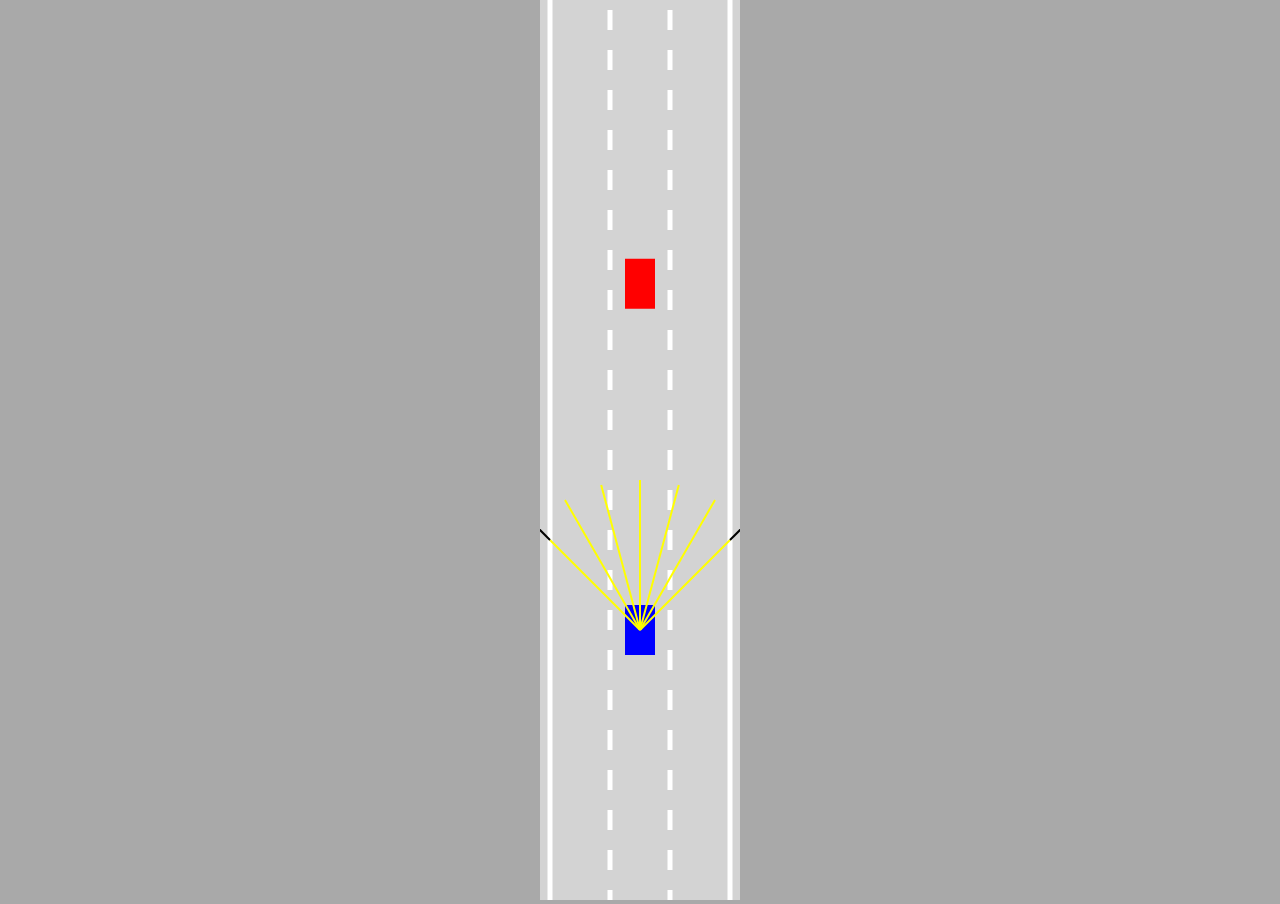
==== index.html @ 0ef31601 "Self driving car - Controls - Sensors - Collisions - Traffic" ====
<!DOCTYPE html>
<html lang="en">
<head>
	<meta charset="UTF-8">
	<title>Self driving car</title>
	<link rel="stylesheet" href="style.css">
</head>
<body>
	<canvas id="myCanvas"></canvas>
	<script src="sensor.js"></script>
	<script src="utils.js"></script>
	<script src="road.js"></script>
	<script src="controls.js"></script>
	<script src="car.js"></script>
	<script src="main.js"></script>
</body>
</html>
---- style.css ----
body {
    margin: 0;
    background: darkgray;
    overflow: hidden;
    text-align: center;
}

#myCanvas {
    background: lightgray;
}
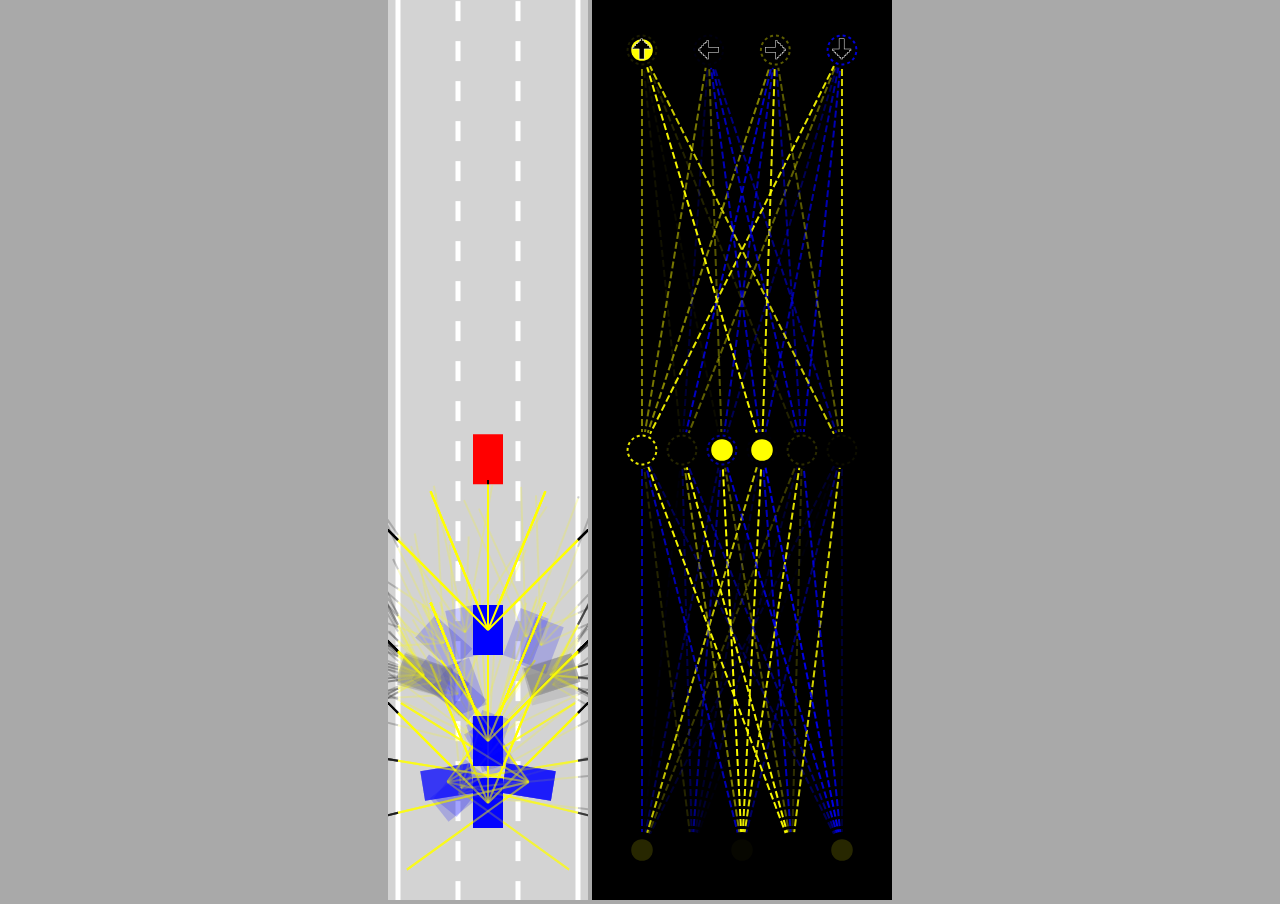
==== commit a62f3d98: "Network visualizer - Added a brain to the car - Multiple car in parallel - Show the best car" ====
--- a/index.html
+++ b/index.html
@@ -6,7 +6,10 @@
 	<link rel="stylesheet" href="style.css">
 </head>
 <body>
-	<canvas id="myCanvas"></canvas>
+	<canvas id="carCanvas"></canvas>
+	<canvas id="networkCanvas"></canvas>
+	<script src="visualizer.js"></script>
+	<script src="network.js"></script>
 	<script src="sensor.js"></script>
 	<script src="utils.js"></script>
 	<script src="road.js"></script>
--- a/style.css
+++ b/style.css
@@ -5,6 +5,10 @@
     text-align: center;
 }
 
-#myCanvas {
+#carCanvas {
     background: lightgray;
 }
+
+#networkCanvas {
+    background: black;
+}
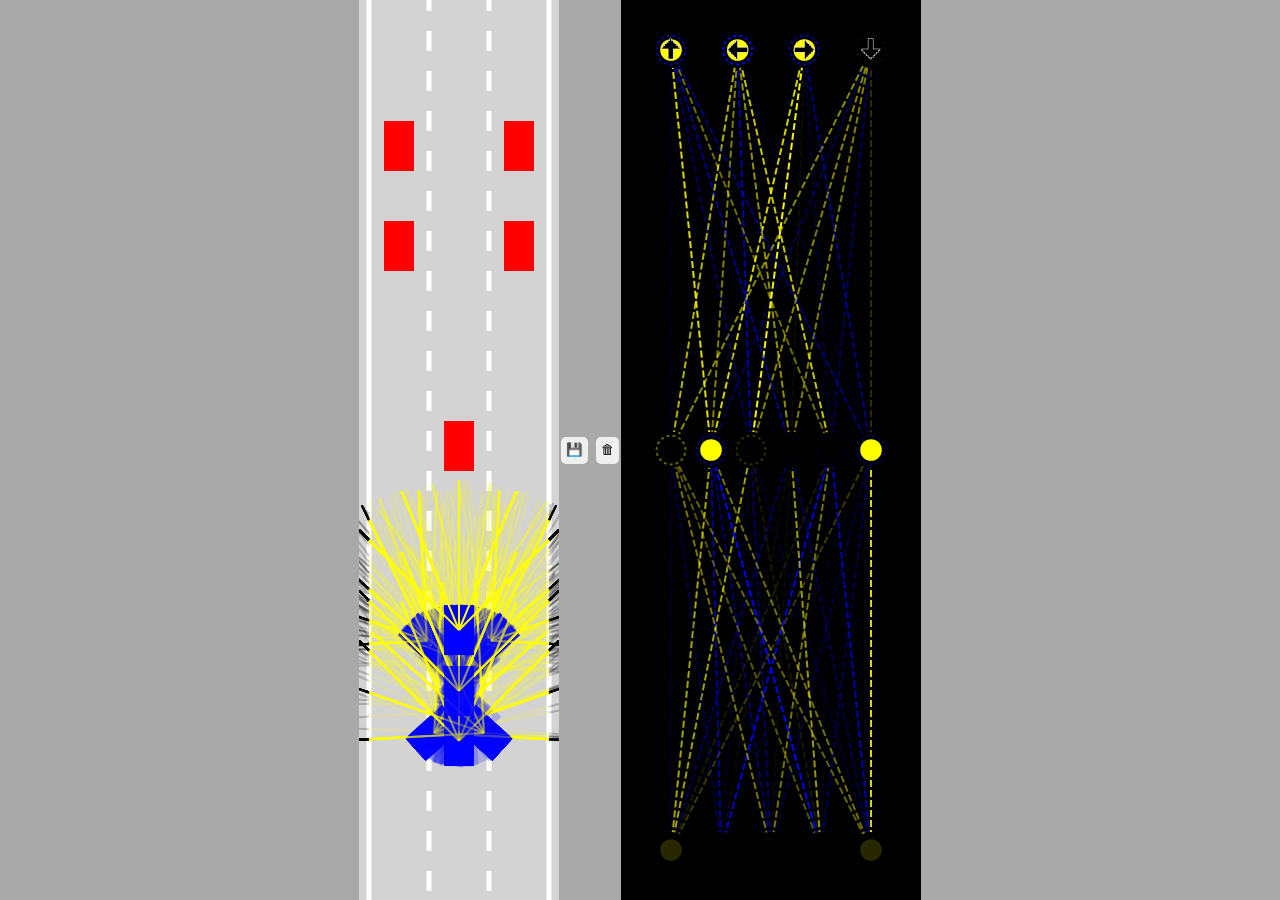
==== commit 141d0b97: "Mutation - Save best brain - Mutate brains" ====
--- a/index.html
+++ b/index.html
@@ -7,6 +7,10 @@
 </head>
 <body>
 	<canvas id="carCanvas"></canvas>
+	<div id="vericalButtons">
+		<button onclick="save()">💾</button>
+		<button onclick="discard()">🗑</button>
+	</div>
 	<canvas id="networkCanvas"></canvas>
 	<script src="visualizer.js"></script>
 	<script src="network.js"></script>
--- a/style.css
+++ b/style.css
@@ -2,7 +2,25 @@
     margin: 0;
     background: darkgray;
     overflow: hidden;
-    text-align: center;
+    display: flex;
+    justify-content: center;
+    align-items: center;
+}
+
+#verticalButtons {
+    display: flex;
+    flex-direction: column;
+}
+
+button {
+    border: none;
+    border-radius: 5px;
+    padding: 5px 5px 7px 5px;
+    margin: 2px;
+    cursor: pointer;
+}
+button:hover {
+    background: blue;
 }
 
 #carCanvas {
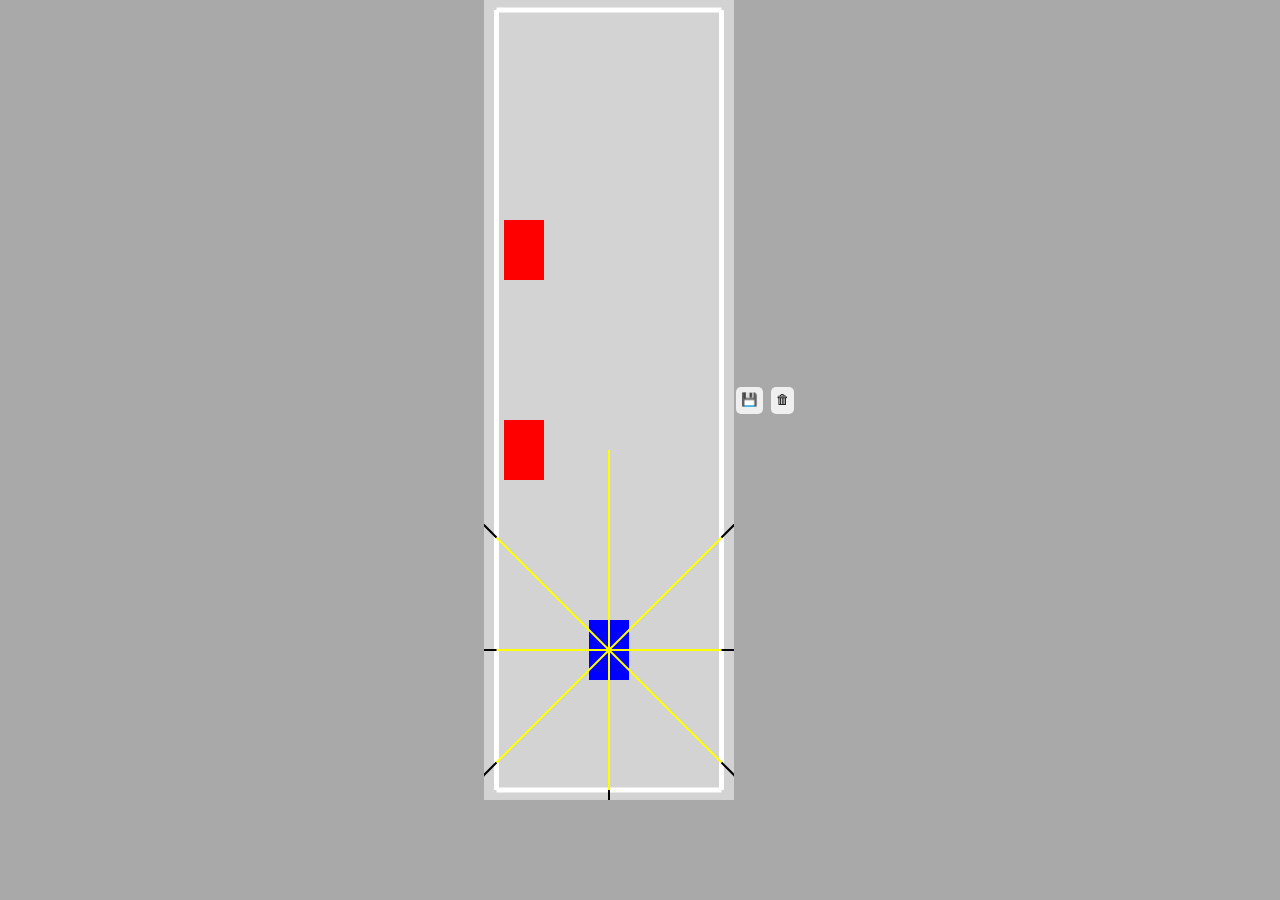
==== commit baa82ae1: "Create a Parking lot - Car collides with four bordesr - Dummy cars are idle - Sensors are all around" ====
--- a/index.html
+++ b/index.html
@@ -11,7 +11,7 @@
 		<button onclick="save()">💾</button>
 		<button onclick="discard()">🗑</button>
 	</div>
-	<canvas id="networkCanvas"></canvas>
+	<!-- <canvas id="networkCanvas"></canvas> -->
 	<script src="visualizer.js"></script>
 	<script src="network.js"></script>
 	<script src="sensor.js"></script>
--- a/style.css
+++ b/style.css
@@ -1,32 +1,31 @@
-body {
-    margin: 0;
-    background: darkgray;
-    overflow: hidden;
-    display: flex;
-    justify-content: center;
-    align-items: center;
+body{
+    margin:0;
+    background:darkgray;
+    overflow:hidden;
+    display:flex;
+    justify-content:center;
+    align-items:center;
 }
 
-#verticalButtons {
-    display: flex;
-    flex-direction: column;
+#verticalButtons{
+    display:flex;
+    flex-direction:column;
 }
 
-button {
+button{
     border: none;
     border-radius: 5px;
     padding: 5px 5px 7px 5px;
     margin: 2px;
-    cursor: pointer;
+    cursor:pointer;
 }
-button:hover {
-    background: blue;
+button:hover{
+    background:blue;
 }
 
-#carCanvas {
-    background: lightgray;
+#networkCanvas{
+    background:black;
 }
-
-#networkCanvas {
-    background: black;
-}
+#carCanvas{
+    background:lightgray;
+}
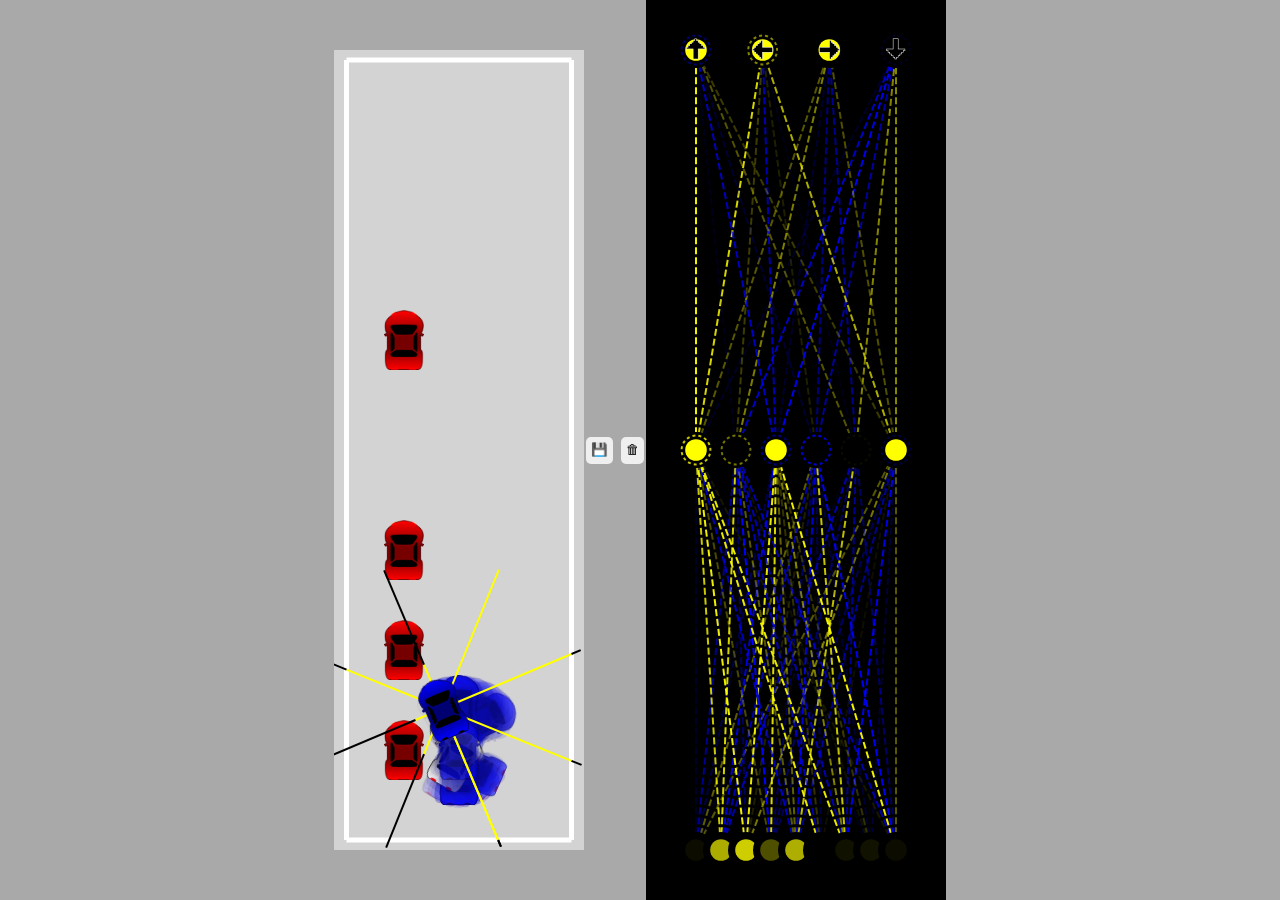
==== commit d38d7cde: "Parking scenario" ====
--- a/index.html
+++ b/index.html
@@ -11,7 +11,7 @@
 		<button onclick="save()">💾</button>
 		<button onclick="discard()">🗑</button>
 	</div>
-	<!-- <canvas id="networkCanvas"></canvas> -->
+	<canvas id="networkCanvas"></canvas>
 	<script src="visualizer.js"></script>
 	<script src="network.js"></script>
 	<script src="sensor.js"></script>
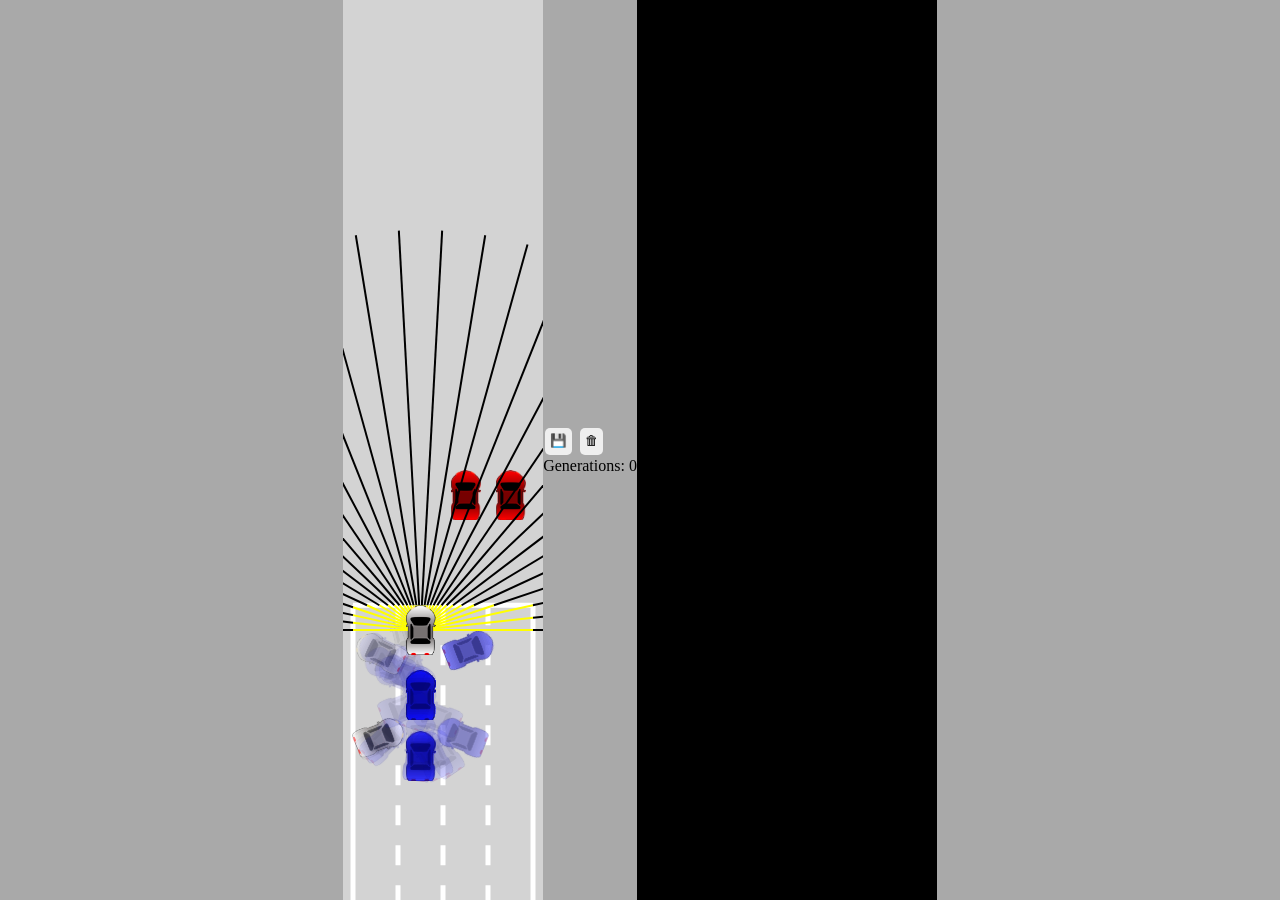
==== commit c6ac872f: "Some corrections" ====
--- a/index.html
+++ b/index.html
@@ -10,6 +10,10 @@
 	<div id="vericalButtons">
 		<button onclick="save()">💾</button>
 		<button onclick="discard()">🗑</button>
+		<div id="counter">
+			<span id="label">Generations: </span>
+			<span id="counterValue">0</span>
+		</div>
 	</div>
 	<canvas id="networkCanvas"></canvas>
 	<script src="visualizer.js"></script>
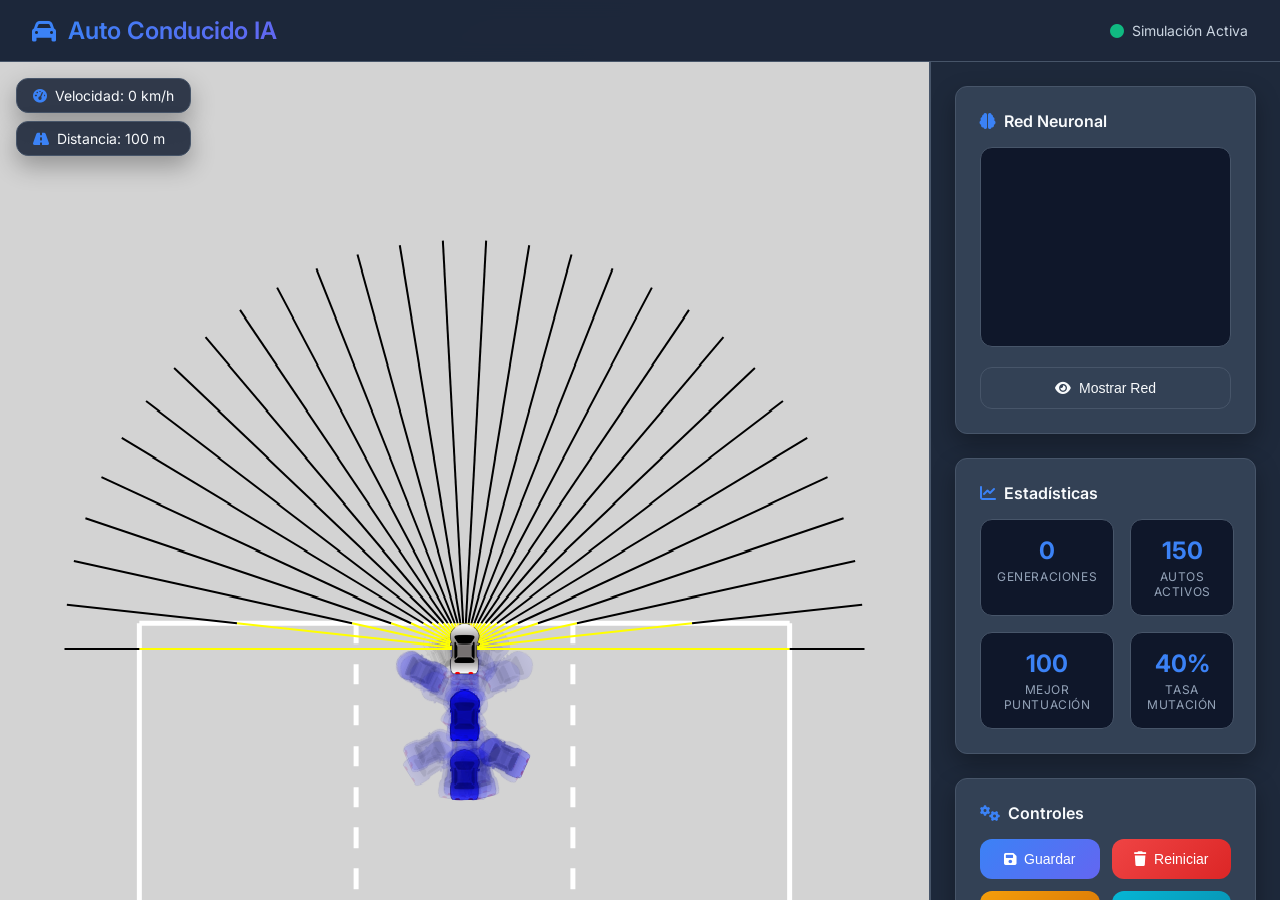
==== commit b54d40a2: "feat: Implementar interfaz moderna y controles avanzados - Agregar header moderno con logo y estado " ====
--- a/index.html
+++ b/index.html
@@ -1,21 +1,153 @@
 <!DOCTYPE html>
-<html lang="en">
+<html lang="es">
 <head>
 	<meta charset="UTF-8">
-	<title>Self driving car</title>
+	<meta name="viewport" content="width=device-width, initial-scale=1.0">
+	<title>Auto Conducido - Simulación IA</title>
 	<link rel="stylesheet" href="style.css">
+	<link href="https://fonts.googleapis.com/css2?family=Inter:wght@300;400;500;600;700&display=swap" rel="stylesheet">
+	<link rel="stylesheet" href="https://cdnjs.cloudflare.com/ajax/libs/font-awesome/6.0.0/css/all.min.css">
 </head>
 <body>
-	<canvas id="carCanvas"></canvas>
-	<div id="vericalButtons">
-		<button onclick="save()">💾</button>
-		<button onclick="discard()">🗑</button>
-		<div id="counter">
-			<span id="label">Generations: </span>
-			<span id="counterValue">0</span>
+	<!-- Header -->
+	<header class="header">
+		<div class="header-content">
+			<div class="logo">
+				<i class="fas fa-car"></i>
+				<h1>Auto Conducido IA</h1>
+			</div>
+			<div class="header-info">
+				<span class="status-indicator">
+					<i class="fas fa-circle status-dot"></i>
+					Simulación Activa
+				</span>
+			</div>
 		</div>
-	</div>
-	<canvas id="networkCanvas"></canvas>
+	</header>
+
+	<!-- Main Content -->
+	<main class="main-content">
+		<!-- Simulation Canvas -->
+		<div class="canvas-container">
+			<canvas id="carCanvas"></canvas>
+			<div class="canvas-overlay">
+				<div class="simulation-info">
+					<div class="info-item">
+						<i class="fas fa-tachometer-alt"></i>
+						<span>Velocidad: <span id="speed">0</span> km/h</span>
+					</div>
+					<div class="info-item">
+						<i class="fas fa-road"></i>
+						<span>Distancia: <span id="distance">0</span> m</span>
+					</div>
+				</div>
+			</div>
+		</div>
+
+		<!-- Control Panel -->
+		<aside class="control-panel">
+			<div class="panel-section">
+				<h3><i class="fas fa-brain"></i> Red Neuronal</h3>
+				<canvas id="networkCanvas"></canvas>
+				<button id="toggleNetwork" class="btn btn-secondary">
+					<i class="fas fa-eye"></i>
+					Mostrar Red
+				</button>
+			</div>
+
+			<div class="panel-section">
+				<h3><i class="fas fa-chart-line"></i> Estadísticas</h3>
+				<div class="stats-grid">
+					<div class="stat-card">
+						<div class="stat-value" id="generationCount">0</div>
+						<div class="stat-label">Generaciones</div>
+					</div>
+					<div class="stat-card">
+						<div class="stat-value" id="carCount">150</div>
+						<div class="stat-label">Autos Activos</div>
+					</div>
+					<div class="stat-card">
+						<div class="stat-value" id="bestScore">0</div>
+						<div class="stat-label">Mejor Puntuación</div>
+					</div>
+					<div class="stat-card">
+						<div class="stat-value" id="mutationRate">40%</div>
+						<div class="stat-label">Tasa Mutación</div>
+					</div>
+				</div>
+			</div>
+
+			<div class="panel-section">
+				<h3><i class="fas fa-cogs"></i> Controles</h3>
+				<div class="controls-grid">
+					<button onclick="save()" class="btn btn-primary" title="Guardar el mejor cerebro">
+						<i class="fas fa-save"></i>
+						<span>Guardar</span>
+					</button>
+					<button onclick="discard()" class="btn btn-danger" title="Descartar progreso y reiniciar">
+						<i class="fas fa-trash"></i>
+						<span>Reiniciar</span>
+					</button>
+					<button onclick="pauseSimulation()" class="btn btn-warning" id="pauseBtn" title="Pausar/Reanudar simulación">
+						<i class="fas fa-pause"></i>
+						<span>Pausar</span>
+					</button>
+					<button onclick="exportData()" class="btn btn-info" title="Exportar datos de entrenamiento">
+						<i class="fas fa-download"></i>
+						<span>Exportar</span>
+					</button>
+				</div>
+			</div>
+
+			<div class="panel-section">
+				<h3><i class="fas fa-sliders-h"></i> Configuración</h3>
+				<div class="config-item">
+					<label for="speedSlider">Velocidad Simulación:</label>
+					<input type="range" id="speedSlider" min="0.1" max="3" step="0.1" value="1">
+					<span id="speedValue">1x</span>
+				</div>
+				<div class="config-item">
+					<label for="carCountSlider">Número de Autos:</label>
+					<input type="range" id="carCountSlider" min="50" max="300" step="10" value="150">
+					<span id="carCountValue">150</span>
+				</div>
+				<div class="config-item">
+					<label for="laneCountSlider">Número de Carriles:</label>
+					<input type="range" id="laneCountSlider" min="2" max="6" step="1" value="3">
+					<span id="laneCountValue">3</span>
+				</div>
+				<div class="config-item">
+					<label for="trafficDensitySlider">Densidad de Tráfico:</label>
+					<input type="range" id="trafficDensitySlider" min="0.1" max="1" step="0.1" value="0.4">
+					<span id="trafficDensityValue">40%</span>
+				</div>
+				<div class="config-item">
+					<label for="roadWidthSlider">Ancho de Carretera:</label>
+					<input type="range" id="roadWidthSlider" min="0.5" max="1" step="0.05" value="0.7">
+					<span id="roadWidthValue">70%</span>
+				</div>
+				<button onclick="applyRoadSettings()" class="btn btn-secondary" style="margin-top: 1rem;">
+					<i class="fas fa-sync-alt"></i>
+					Aplicar Cambios
+				</button>
+			</div>
+
+			<div class="panel-section">
+				<h3><i class="fas fa-info-circle"></i> Información</h3>
+				<div class="info-text">
+					<p>Esta simulación utiliza algoritmos genéticos y redes neuronales para entrenar autos autónomos.</p>
+					<p><strong>Controles:</strong></p>
+					<ul>
+						<li>💾 Guardar: Almacena el mejor cerebro</li>
+						<li>🗑️ Reiniciar: Borra el progreso</li>
+						<li>⏸️ Pausar: Pausa la simulación</li>
+					</ul>
+				</div>
+			</div>
+		</aside>
+	</main>
+
+	<!-- Scripts -->
 	<script src="visualizer.js"></script>
 	<script src="network.js"></script>
 	<script src="sensor.js"></script>
--- a/style.css
+++ b/style.css
@@ -1,31 +1,534 @@
-body{
-    margin:0;
-    background:darkgray;
-    overflow:hidden;
-    display:flex;
-    justify-content:center;
-    align-items:center;
-}
-
-#verticalButtons{
-    display:flex;
-    flex-direction:column;
-}
-
-button{
+/* Reset y Variables CSS */
+:root {
+    --primary-color: #3b82f6;
+    --secondary-color: #6366f1;
+    --success-color: #10b981;
+    --warning-color: #f59e0b;
+    --danger-color: #ef4444;
+    --info-color: #06b6d4;
+    --dark-bg: #0f172a;
+    --card-bg: #1e293b;
+    --panel-bg: #334155;
+    --text-primary: #f8fafc;
+    --text-secondary: #cbd5e1;
+    --text-muted: #94a3b8;
+    --border-color: #475569;
+    --shadow: 0 10px 25px rgba(0, 0, 0, 0.3);
+    --shadow-lg: 0 20px 40px rgba(0, 0, 0, 0.4);
+    --border-radius: 12px;
+    --transition: all 0.3s cubic-bezier(0.4, 0, 0.2, 1);
+}
+
+* {
+    margin: 0;
+    padding: 0;
+    box-sizing: border-box;
+}
+
+body {
+    font-family: 'Inter', -apple-system, BlinkMacSystemFont, sans-serif;
+    background: linear-gradient(135deg, var(--dark-bg) 0%, #1e293b 100%);
+    color: var(--text-primary);
+    overflow: hidden;
+    height: 100vh;
+    display: flex;
+    flex-direction: column;
+}
+
+/* Header */
+.header {
+    background: rgba(30, 41, 59, 0.95);
+    backdrop-filter: blur(10px);
+    border-bottom: 1px solid var(--border-color);
+    padding: 1rem 2rem;
+    position: relative;
+    z-index: 100;
+}
+
+.header-content {
+    display: flex;
+    justify-content: space-between;
+    align-items: center;
+    max-width: 1400px;
+    margin: 0 auto;
+}
+
+.logo {
+    display: flex;
+    align-items: center;
+    gap: 0.75rem;
+}
+
+.logo i {
+    font-size: 1.5rem;
+    color: var(--primary-color);
+}
+
+.logo h1 {
+    font-size: 1.5rem;
+    font-weight: 600;
+    background: linear-gradient(135deg, var(--primary-color), var(--secondary-color));
+    -webkit-background-clip: text;
+    -webkit-text-fill-color: transparent;
+    background-clip: text;
+}
+
+.status-indicator {
+    display: flex;
+    align-items: center;
+    gap: 0.5rem;
+    font-size: 0.875rem;
+    color: var(--text-secondary);
+}
+
+.status-dot {
+    color: var(--success-color);
+    animation: pulse 2s infinite;
+}
+
+@keyframes pulse {
+    0%, 100% { opacity: 1; }
+    50% { opacity: 0.5; }
+}
+
+/* Main Content */
+.main-content {
+    display: flex;
+    flex: 1;
+    overflow: hidden;
+}
+
+/* Canvas Container */
+.canvas-container {
+    flex: 1;
+    position: relative;
+    background: var(--panel-bg);
+    border-right: 1px solid var(--border-color);
+}
+
+#carCanvas {
+    display: block;
+    width: 100%;
+    height: 100%;
+    background: lightgray;
+    image-rendering: pixelated;
+    image-rendering: -moz-crisp-edges;
+    image-rendering: crisp-edges;
+}
+
+.canvas-overlay {
+    position: absolute;
+    top: 1rem;
+    left: 1rem;
+    z-index: 10;
+}
+
+.simulation-info {
+    display: flex;
+    flex-direction: column;
+    gap: 0.5rem;
+}
+
+.info-item {
+    background: rgba(30, 41, 59, 0.9);
+    backdrop-filter: blur(10px);
+    padding: 0.5rem 1rem;
+    border-radius: var(--border-radius);
+    border: 1px solid var(--border-color);
+    display: flex;
+    align-items: center;
+    gap: 0.5rem;
+    font-size: 0.875rem;
+    color: var(--text-primary);
+    box-shadow: var(--shadow);
+}
+
+.info-item i {
+    color: var(--primary-color);
+}
+
+/* Control Panel */
+.control-panel {
+    width: 350px;
+    background: var(--card-bg);
+    border-left: 1px solid var(--border-color);
+    overflow-y: auto;
+    padding: 1.5rem;
+    display: flex;
+    flex-direction: column;
+    gap: 1.5rem;
+}
+
+.control-panel::-webkit-scrollbar {
+    width: 6px;
+}
+
+.control-panel::-webkit-scrollbar-track {
+    background: var(--panel-bg);
+}
+
+.control-panel::-webkit-scrollbar-thumb {
+    background: var(--border-color);
+    border-radius: 3px;
+}
+
+.panel-section {
+    background: var(--panel-bg);
+    border-radius: var(--border-radius);
+    padding: 1.5rem;
+    border: 1px solid var(--border-color);
+    box-shadow: var(--shadow);
+}
+
+.panel-section h3 {
+    display: flex;
+    align-items: center;
+    gap: 0.5rem;
+    font-size: 1rem;
+    font-weight: 600;
+    margin-bottom: 1rem;
+    color: var(--text-primary);
+}
+
+.panel-section h3 i {
+    color: var(--primary-color);
+}
+
+/* Network Canvas */
+#networkCanvas {
+    width: 100%;
+    height: 200px;
+    background: var(--dark-bg);
+    border-radius: var(--border-radius);
+    border: 1px solid var(--border-color);
+    margin-bottom: 1rem;
+}
+
+/* Statistics Grid */
+.stats-grid {
+    display: grid;
+    grid-template-columns: 1fr 1fr;
+    gap: 1rem;
+}
+
+.stat-card {
+    background: var(--dark-bg);
+    padding: 1rem;
+    border-radius: var(--border-radius);
+    border: 1px solid var(--border-color);
+    text-align: center;
+    transition: var(--transition);
+}
+
+.stat-card:hover {
+    transform: translateY(-2px);
+    box-shadow: var(--shadow-lg);
+}
+
+.stat-value {
+    font-size: 1.5rem;
+    font-weight: 700;
+    color: var(--primary-color);
+    margin-bottom: 0.25rem;
+}
+
+.stat-label {
+    font-size: 0.75rem;
+    color: var(--text-muted);
+    text-transform: uppercase;
+    letter-spacing: 0.05em;
+}
+
+/* Controls Grid */
+.controls-grid {
+    display: grid;
+    grid-template-columns: 1fr 1fr;
+    gap: 0.75rem;
+}
+
+/* Buttons */
+.btn {
+    display: flex;
+    align-items: center;
+    justify-content: center;
+    gap: 0.5rem;
+    padding: 0.75rem 1rem;
     border: none;
-    border-radius: 5px;
-    padding: 5px 5px 7px 5px;
-    margin: 2px;
-    cursor:pointer;
-}
-button:hover{
-    background:blue;
-}
-
-#networkCanvas{
-    background:black;
-}
-#carCanvas{
-    background:lightgray;
+    border-radius: var(--border-radius);
+    font-size: 0.875rem;
+    font-weight: 500;
+    cursor: pointer;
+    transition: var(--transition);
+    text-decoration: none;
+    position: relative;
+    overflow: hidden;
+}
+
+.btn:before {
+    content: '';
+    position: absolute;
+    top: 0;
+    left: -100%;
+    width: 100%;
+    height: 100%;
+    background: linear-gradient(90deg, transparent, rgba(255, 255, 255, 0.1), transparent);
+    transition: left 0.5s;
+}
+
+.btn:hover:before {
+    left: 100%;
+}
+
+.btn-primary {
+    background: linear-gradient(135deg, var(--primary-color), var(--secondary-color));
+    color: white;
+}
+
+.btn-primary:hover {
+    transform: translateY(-2px);
+    box-shadow: 0 10px 25px rgba(59, 130, 246, 0.3);
+}
+
+.btn-secondary {
+    background: var(--panel-bg);
+    color: var(--text-primary);
+    border: 1px solid var(--border-color);
+    width: 100%;
+}
+
+.btn-secondary:hover {
+    background: var(--border-color);
+}
+
+.btn-danger {
+    background: linear-gradient(135deg, var(--danger-color), #dc2626);
+    color: white;
+}
+
+.btn-danger:hover {
+    transform: translateY(-2px);
+    box-shadow: 0 10px 25px rgba(239, 68, 68, 0.3);
+}
+
+.btn-warning {
+    background: linear-gradient(135deg, var(--warning-color), #d97706);
+    color: white;
+}
+
+.btn-warning:hover {
+    transform: translateY(-2px);
+    box-shadow: 0 10px 25px rgba(245, 158, 11, 0.3);
+}
+
+.btn-info {
+    background: linear-gradient(135deg, var(--info-color), #0891b2);
+    color: white;
+}
+
+.btn-info:hover {
+    transform: translateY(-2px);
+    box-shadow: 0 10px 25px rgba(6, 182, 212, 0.3);
+}
+
+/* Configuration Items */
+.config-item {
+    display: flex;
+    flex-direction: column;
+    gap: 0.5rem;
+    margin-bottom: 1rem;
+}
+
+.config-item:last-child {
+    margin-bottom: 0;
+}
+
+.config-item label {
+    font-size: 0.875rem;
+    font-weight: 500;
+    color: var(--text-secondary);
+}
+
+.config-item input[type="range"] {
+    -webkit-appearance: none;
+    appearance: none;
+    height: 6px;
+    background: var(--dark-bg);
+    border-radius: 3px;
+    outline: none;
+    border: 1px solid var(--border-color);
+}
+
+.config-item input[type="range"]::-webkit-slider-thumb {
+    -webkit-appearance: none;
+    appearance: none;
+    width: 18px;
+    height: 18px;
+    background: linear-gradient(135deg, var(--primary-color), var(--secondary-color));
+    border-radius: 50%;
+    cursor: pointer;
+    box-shadow: 0 2px 6px rgba(0, 0, 0, 0.3);
+}
+
+.config-item input[type="range"]::-moz-range-thumb {
+    width: 18px;
+    height: 18px;
+    background: linear-gradient(135deg, var(--primary-color), var(--secondary-color));
+    border-radius: 50%;
+    cursor: pointer;
+    border: none;
+    box-shadow: 0 2px 6px rgba(0, 0, 0, 0.3);
+}
+
+.config-item span {
+    font-size: 0.875rem;
+    color: var(--primary-color);
+    font-weight: 600;
+    text-align: center;
+    padding: 0.25rem 0.5rem;
+    background: var(--dark-bg);
+    border-radius: 6px;
+    border: 1px solid var(--border-color);
+}
+
+/* Information Text */
+.info-text {
+    font-size: 0.875rem;
+    line-height: 1.6;
+    color: var(--text-secondary);
+}
+
+.info-text p {
+    margin-bottom: 0.75rem;
+}
+
+.info-text ul {
+    list-style: none;
+    padding-left: 0;
+}
+
+.info-text li {
+    padding: 0.25rem 0;
+    display: flex;
+    align-items: center;
+    gap: 0.5rem;
+}
+
+.info-text strong {
+    color: var(--text-primary);
+}
+
+/* Responsive Design */
+@media (max-width: 1024px) {
+    .control-panel {
+        width: 300px;
+    }
+    
+    .stats-grid {
+        grid-template-columns: 1fr;
+    }
+    
+    .controls-grid {
+        grid-template-columns: 1fr;
+    }
+}
+
+@media (max-width: 768px) {
+    .header {
+        padding: 1rem;
+    }
+    
+    .header-content {
+        flex-direction: column;
+        gap: 1rem;
+        text-align: center;
+    }
+    
+    .main-content {
+        flex-direction: column;
+    }
+    
+    .control-panel {
+        width: 100%;
+        height: 300px;
+        border-left: none;
+        border-top: 1px solid var(--border-color);
+    }
+    
+    .canvas-overlay {
+        position: relative;
+        top: 0;
+        left: 0;
+        padding: 1rem;
+        background: rgba(30, 41, 59, 0.9);
+        backdrop-filter: blur(10px);
+    }
+    
+    .simulation-info {
+        flex-direction: row;
+        justify-content: space-around;
+    }
+}
+
+/* Animations */
+@keyframes slideInRight {
+    from {
+        transform: translateX(100%);
+        opacity: 0;
+    }
+    to {
+        transform: translateX(0);
+        opacity: 1;
+    }
+}
+
+@keyframes fadeInUp {
+    from {
+        transform: translateY(20px);
+        opacity: 0;
+    }
+    to {
+        transform: translateY(0);
+        opacity: 1;
+    }
+}
+
+.panel-section {
+    animation: fadeInUp 0.6s ease-out;
+}
+
+.control-panel {
+    animation: slideInRight 0.8s ease-out;
+}
+
+/* Tooltips */
+[title] {
+    position: relative;
+}
+
+[title]:hover::after {
+    content: attr(title);
+    position: absolute;
+    bottom: 100%;
+    left: 50%;
+    transform: translateX(-50%);
+    background: var(--dark-bg);
+    color: var(--text-primary);
+    padding: 0.5rem;
+    border-radius: 6px;
+    font-size: 0.75rem;
+    white-space: nowrap;
+    z-index: 1000;
+    border: 1px solid var(--border-color);
+    box-shadow: var(--shadow);
+}
+
+[title]:hover::before {
+    content: '';
+    position: absolute;
+    bottom: 100%;
+    left: 50%;
+    transform: translateX(-50%) translateY(1px);
+    border: 5px solid transparent;
+    border-top-color: var(--dark-bg);
+    z-index: 1000;
 }
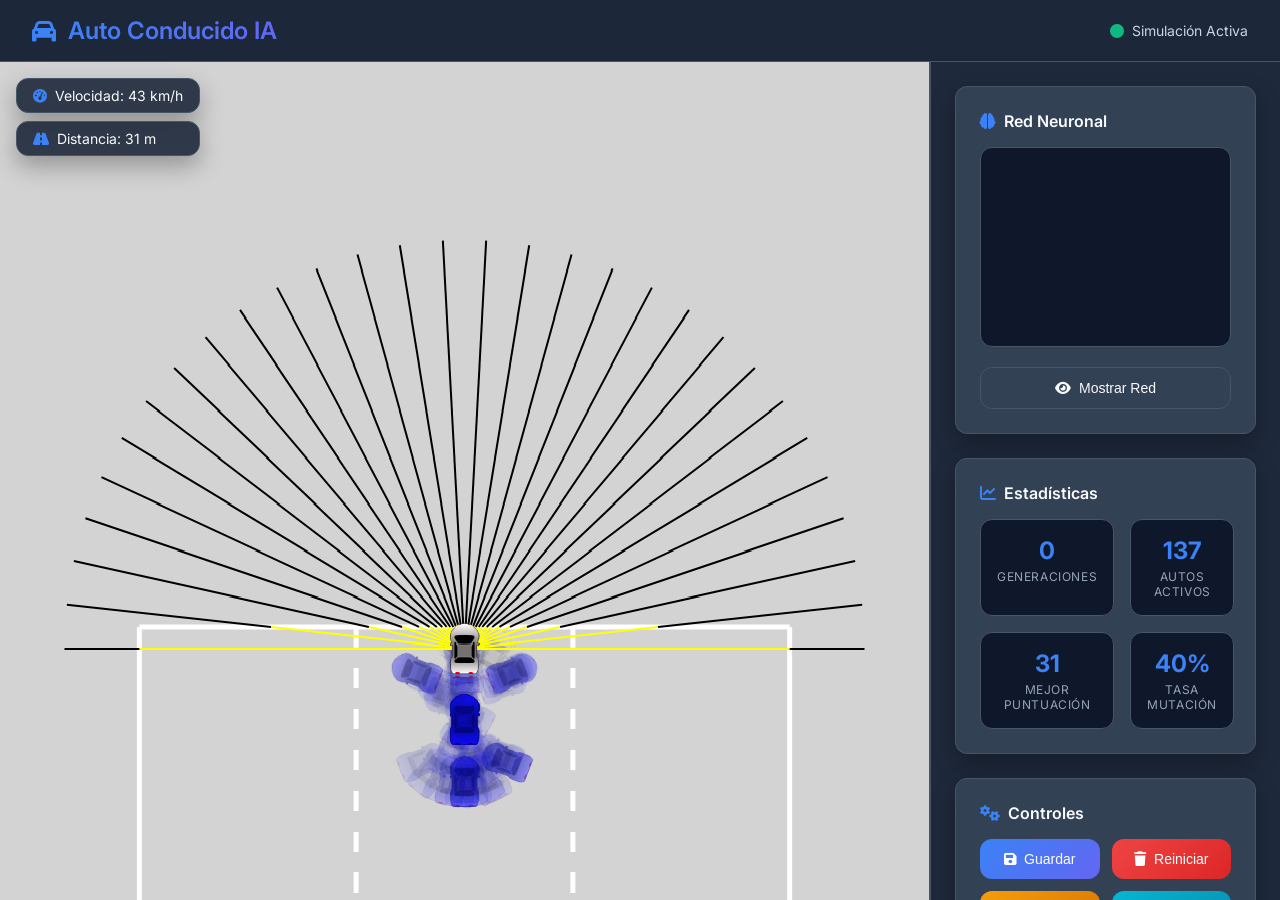
==== commit 71c837d0: "Fix" ====
--- a/index.html
+++ b/index.html
@@ -126,10 +126,16 @@
 					<input type="range" id="roadWidthSlider" min="0.5" max="1" step="0.05" value="0.7">
 					<span id="roadWidthValue">70%</span>
 				</div>
-				<button onclick="applyRoadSettings()" class="btn btn-secondary" style="margin-top: 1rem;">
-					<i class="fas fa-sync-alt"></i>
-					Aplicar Cambios
-				</button>
+				<div style="display: flex; gap: 0.5rem; margin-top: 1rem;">
+					<button onclick="applyRoadSettings()" class="btn btn-secondary" style="flex: 1;">
+						<i class="fas fa-sync-alt"></i>
+						Aplicar Cambios
+					</button>
+					<button onclick="resetToDefaultConfig()" class="btn btn-outline" style="flex: 1;" title="Restaurar configuración por defecto">
+						<i class="fas fa-undo"></i>
+						Por Defecto
+					</button>
+				</div>
 			</div>
 
 			<div class="panel-section">
@@ -139,9 +145,12 @@
 					<p><strong>Controles:</strong></p>
 					<ul>
 						<li>💾 Guardar: Almacena el mejor cerebro</li>
-						<li>🗑️ Reiniciar: Borra el progreso</li>
+						<li>🗑️ Reiniciar: Solo borra el progreso de entrenamiento</li>
 						<li>⏸️ Pausar: Pausa la simulación</li>
+						<li>🔄 Aplicar: Aplica cambios de configuración</li>
+						<li>↶ Por Defecto: Restaura configuración inicial</li>
 					</ul>
+					<p><strong>Nota:</strong> La configuración de la simulación se guarda automáticamente y persiste entre sesiones.</p>
 				</div>
 			</div>
 		</aside>
--- a/style.css
+++ b/style.css
@@ -330,6 +330,18 @@
     box-shadow: 0 10px 25px rgba(6, 182, 212, 0.3);
 }
 
+.btn-outline {
+    background: transparent;
+    color: var(--text-secondary);
+    border: 1px solid var(--border-color);
+}
+
+.btn-outline:hover {
+    background: var(--border-color);
+    color: var(--text-primary);
+    transform: translateY(-2px);
+}
+
 /* Configuration Items */
 .config-item {
     display: flex;
